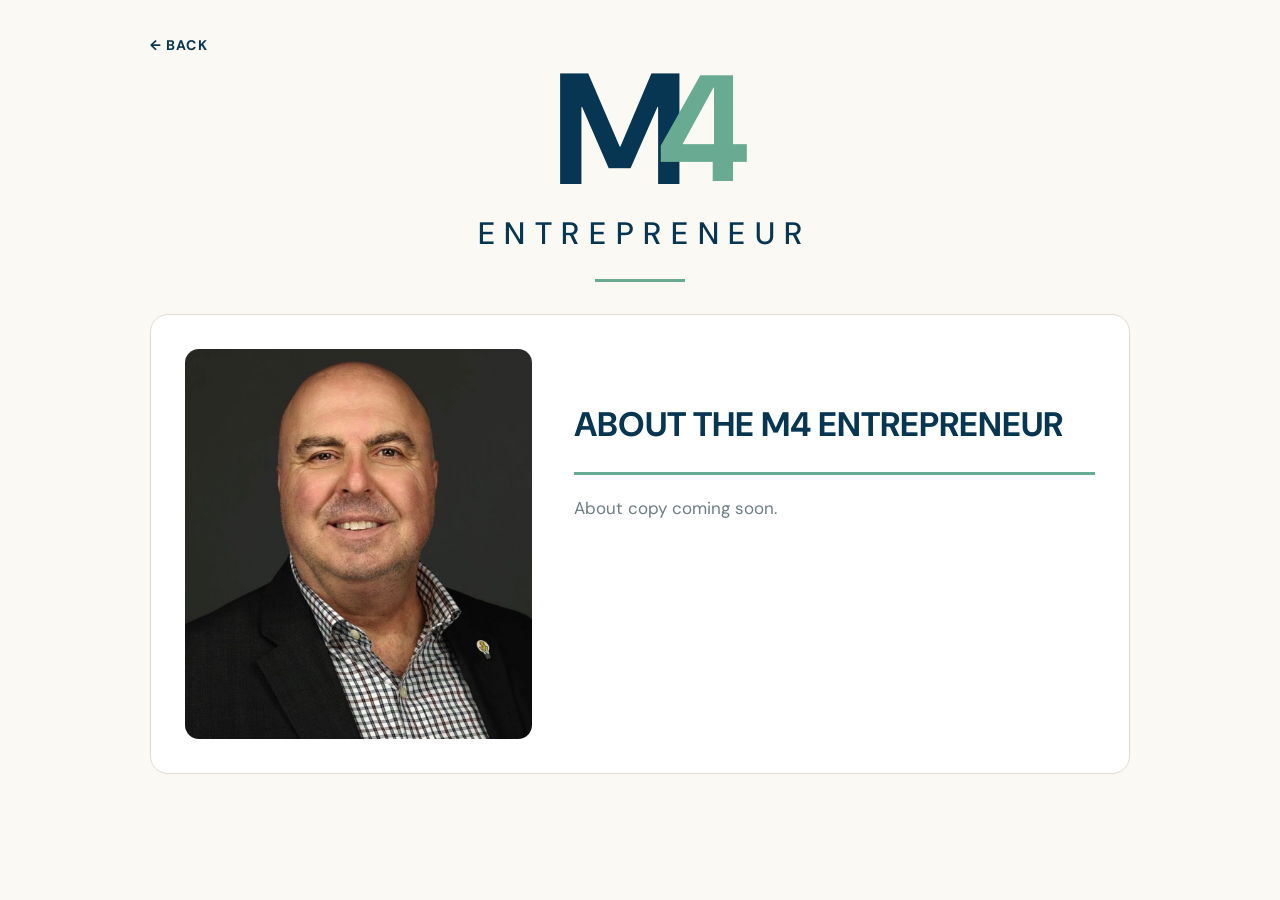
==== about.html @ b58596c8 "Add files via upload" ====
<!doctype html>
<html lang="en">
<head>
  <meta charset="utf-8">
  <meta name="viewport" content="width=device-width, initial-scale=1">
  <title>About | M4 Entrepreneur</title>
  <meta name="description" content="About the M4 Entrepreneur">
  <link rel="preconnect" href="https://fonts.googleapis.com">
  <link rel="preconnect" href="https://fonts.gstatic.com" crossorigin>
  <link href="https://fonts.googleapis.com/css2?family=DM+Sans:wght@500;600;700&display=swap" rel="stylesheet">
  <link rel="stylesheet" href="style.css">
</head>
<body>
<main class="about-page">
  <a class="back-link" href="index.html">← BACK</a>

  <header class="brand about-brand">
    <div class="m4-logo" aria-label="M4">
      <span class="m">M</span><span class="four">4</span>
    </div>
    <div class="wordmark">ENTREPRENEUR</div>
    <div class="rule"></div>
  </header>

  <section class="about-card">
    <div class="photo-frame">
      <img src="about-photo.jpg" alt="M4 Entrepreneur" onerror="this.style.display='none'; this.nextElementSibling.style.display='grid';">
      <div class="photo-placeholder">
        <span>ADD PHOTO</span>
        <small>about-photo.jpg</small>
      </div>
    </div>

    <div class="about-copy">
      <h1>ABOUT THE M4 ENTREPRENEUR</h1>
      <div class="blank-copy">
        <p>About copy coming soon.</p>
      </div>
    </div>
  </section>
</main>
</body>
</html>
---- style.css ----
*{box-sizing:border-box}
:root{
  --ivory:#fbf9f3;
  --navy:#073653;
  --navy2:#084766;
  --blue:#dcecf3;
  --green:#b8d8c8;
  --teal:#08635d;
  --mint:#68aa92;
}
html,body{margin:0;min-height:100%}
body{background:var(--ivory);color:var(--navy);font-family:"DM Sans",Arial,sans-serif}
.page{width:min(920px,calc(100% - 44px));margin:0 auto;padding:42px 0 72px}
.brand{text-align:center;margin:0 0 35px}
.m4-logo{height:145px;display:flex;align-items:center;justify-content:center;font-weight:700;line-height:.8;letter-spacing:-24px}
.m4-logo .m{font-size:158px;color:var(--navy)}
.m4-logo .four{font-size:151px;color:var(--mint);margin-left:-6px}
.wordmark{font-size:31px;font-weight:500;letter-spacing:.31em;padding-left:.31em;margin-top:10px}
.rule{width:90px;height:3px;background:var(--mint);margin:25px auto 0}
.link-stack{display:grid;gap:16px}
.card{
  min-height:146px;
  border-radius:17px;
  display:grid;
  grid-template-columns:120px minmax(0,1fr) 64px;
  align-items:center;
  gap:24px;
  padding:25px 34px;
  text-decoration:none;
  color:var(--navy);
}
a.card{transition:transform .15s ease,box-shadow .15s ease}
a.card:hover{transform:translateY(-2px);box-shadow:0 10px 28px rgba(7,54,83,.10)}
.card-navy{background:linear-gradient(115deg,var(--navy),var(--navy2));color:#fff}
.card-blue{background:var(--blue)}
.card-green{background:var(--green)}
.card-white{background:#fff;border:1px solid #dedbd3}
.card-teal{background:linear-gradient(115deg,#075b56,var(--teal));color:#fff}
.icon{display:grid;place-items:center}
.icon svg{width:67px;height:67px;fill:none;stroke:currentColor;stroke-width:3.2;stroke-linecap:round;stroke-linejoin:round}
.text{display:flex;flex-direction:column;justify-content:center}
.text small{font-size:18px;line-height:1.1;font-weight:700;letter-spacing:.13em;margin-bottom:8px}
.text strong{font-size:30px;line-height:1.12;font-weight:700;letter-spacing:.015em}
.subtitle{font-size:21px;line-height:1.15;font-weight:600;margin-top:5px}
.arrow{width:58px;height:58px;border-radius:50%;display:grid;place-items:center;background:rgba(251,249,243,.97);color:var(--navy);font-size:38px;line-height:1;font-weight:500}

/* About page */
.about-page{width:min(980px,calc(100% - 44px));margin:0 auto;padding:34px 0 70px}
.back-link{display:inline-block;font-size:14px;font-weight:700;letter-spacing:.08em;text-decoration:none;color:var(--navy);margin-bottom:4px}
.about-brand{margin-bottom:32px}
.about-card{background:#fff;border:1px solid #dedbd3;border-radius:18px;padding:34px;display:grid;grid-template-columns:minmax(250px, .8fr) 1.2fr;gap:42px;align-items:center}
.photo-frame{min-height:390px;border-radius:14px;overflow:hidden;background:var(--blue);position:relative}
.photo-frame img{width:100%;height:390px;object-fit:cover;display:block}
.photo-placeholder{position:absolute;inset:0;display:none;place-items:center;align-content:center;gap:5px;text-align:center;color:var(--navy)}
.photo-placeholder span{font-size:22px;font-weight:700;letter-spacing:.08em}
.photo-placeholder small{font-size:14px}
.about-copy h1{margin:0 0 28px;font-size:34px;line-height:1.1}
.blank-copy{min-height:210px;border-top:3px solid var(--mint);padding-top:22px}
.blank-copy p{margin:0;color:#6c7d84;font-size:17px}

@media(max-width:650px){
  .page{width:calc(100% - 24px);padding:28px 0 44px}
  .brand{margin-bottom:26px}
  .m4-logo{height:95px;letter-spacing:-16px}
  .m4-logo .m{font-size:105px}
  .m4-logo .four{font-size:100px;margin-left:-3px}
  .wordmark{font-size:19px;letter-spacing:.27em;padding-left:.27em;margin-top:8px}
  .rule{width:62px;margin-top:17px}
  .link-stack{gap:11px}
  .card{min-height:103px;border-radius:14px;grid-template-columns:58px minmax(0,1fr) 42px;gap:13px;padding:17px 16px}
  .icon svg{width:42px;height:42px;stroke-width:3}
  .text small{font-size:12px;margin-bottom:5px}
  .text strong{font-size:18px}
  .subtitle{font-size:13px;margin-top:3px}
  .arrow{width:39px;height:39px;font-size:27px}

  .about-page{width:calc(100% - 24px);padding:22px 0 44px}
  .about-card{grid-template-columns:1fr;gap:26px;padding:18px}
  .photo-frame{min-height:330px}
  .photo-frame img{height:330px}
  .about-copy h1{font-size:26px;margin-bottom:20px}
  .blank-copy{min-height:160px}
}
@media(max-width:390px){
  .card{grid-template-columns:48px minmax(0,1fr) 36px;padding:15px 12px;gap:10px}
  .icon svg{width:37px;height:37px}
  .text strong{font-size:16px}
  .subtitle{font-size:11.5px}
  .arrow{width:34px;height:34px;font-size:23px}
}
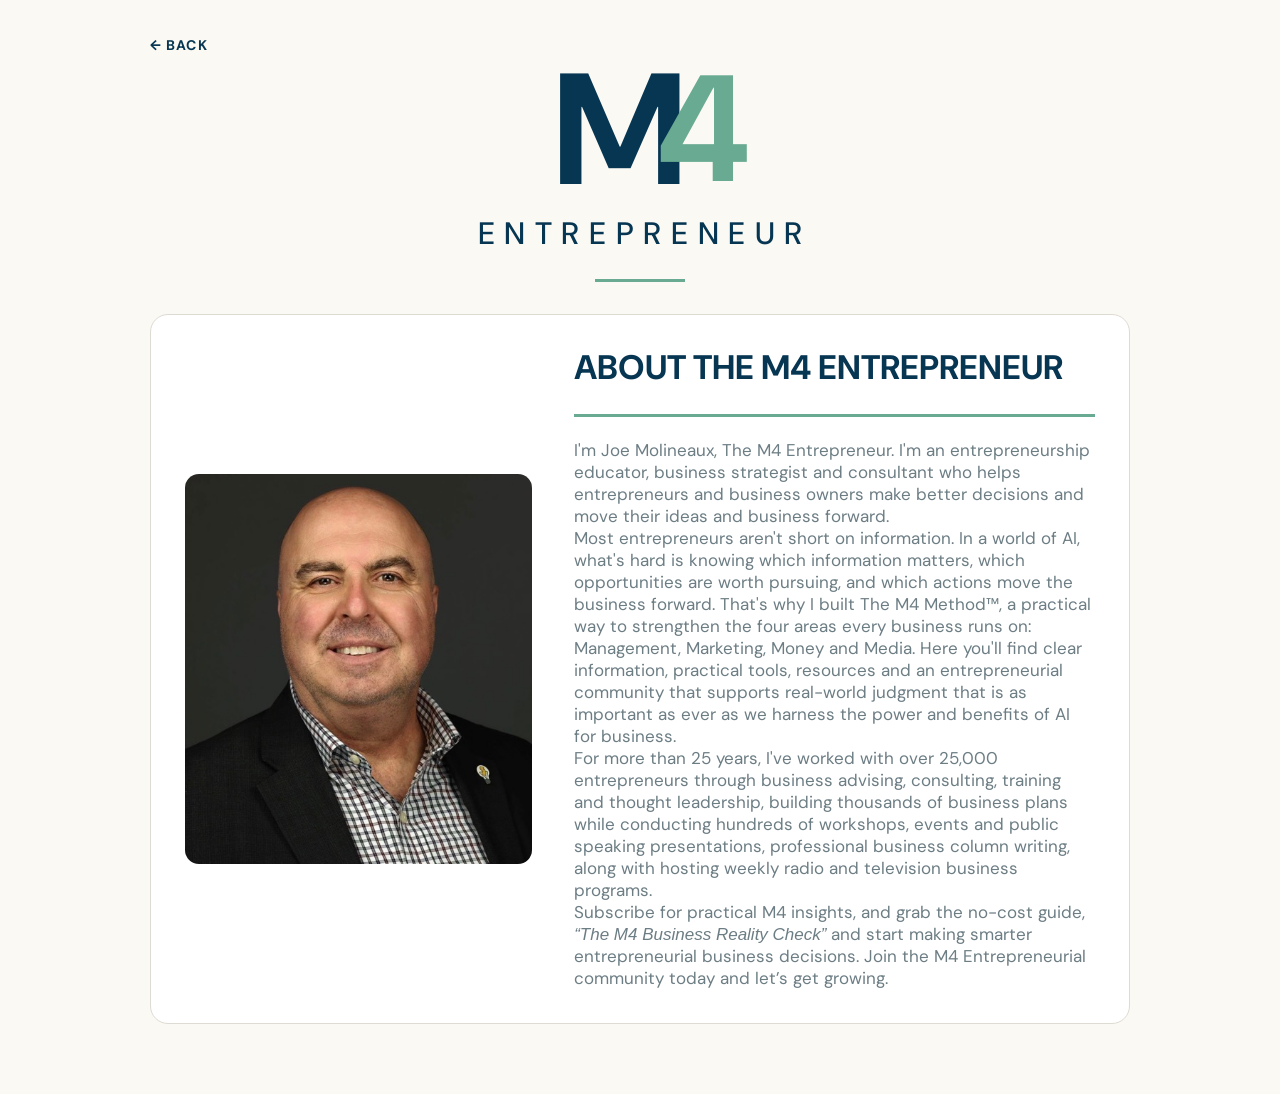
==== commit 2a002133: "Enhance about page with entrepreneur details Updated the about section with detailed information abo" ====
--- a/about.html
+++ b/about.html
@@ -10,8 +10,11 @@
   <link href="https://fonts.googleapis.com/css2?family=DM+Sans:wght@500;600;700&display=swap" rel="stylesheet">
   <link rel="stylesheet" href="style.css">
 </head>
+
 <body>
+
 <main class="about-page">
+
   <a class="back-link" href="index.html">← BACK</a>
 
   <header class="brand about-brand">
@@ -23,8 +26,13 @@
   </header>
 
   <section class="about-card">
+
     <div class="photo-frame">
-      <img src="about-photo.jpg" alt="M4 Entrepreneur" onerror="this.style.display='none'; this.nextElementSibling.style.display='grid';">
+      <img
+        src="about-photo.jpg"
+        alt="M4 Entrepreneur"
+        onerror="this.style.display='none'; this.nextElementSibling.style.display='grid';"
+      >
       <div class="photo-placeholder">
         <span>ADD PHOTO</span>
         <small>about-photo.jpg</small>
@@ -32,12 +40,26 @@
     </div>
 
     <div class="about-copy">
+
       <h1>ABOUT THE M4 ENTREPRENEUR</h1>
+
       <div class="blank-copy">
-        <p>About copy coming soon.</p>
+
+        <p>I'm Joe Molineaux, The M4 Entrepreneur. I'm an entrepreneurship educator, business strategist and consultant who helps entrepreneurs and business owners make better decisions and move their ideas and business forward.</p>
+
+        <p>Most entrepreneurs aren't short on information. In a world of AI, what's hard is knowing which information matters, which opportunities are worth pursuing, and which actions move the business forward. That's why I built The M4 Method™, a practical way to strengthen the four areas every business runs on: Management, Marketing, Money and Media. Here you'll find clear information, practical tools, resources and an entrepreneurial community that supports real-world judgment that is as important as ever as we harness the power and benefits of AI for business.</p>
+
+        <p>For more than 25 years, I've worked with over 25,000 entrepreneurs through business advising, consulting, training and thought leadership, building thousands of business plans while conducting hundreds of workshops, events and public speaking presentations, professional business column writing, along with hosting weekly radio and television business programs.</p>
+
+        <p>Subscribe for practical M4 insights, and grab the no-cost guide, <em>“The M4 Business Reality Check”</em> and start making smarter entrepreneurial business decisions. Join the M4 Entrepreneurial community today and let’s get growing.</p>
+
       </div>
+
     </div>
+
   </section>
+
 </main>
+
 </body>
-</html>+</html>
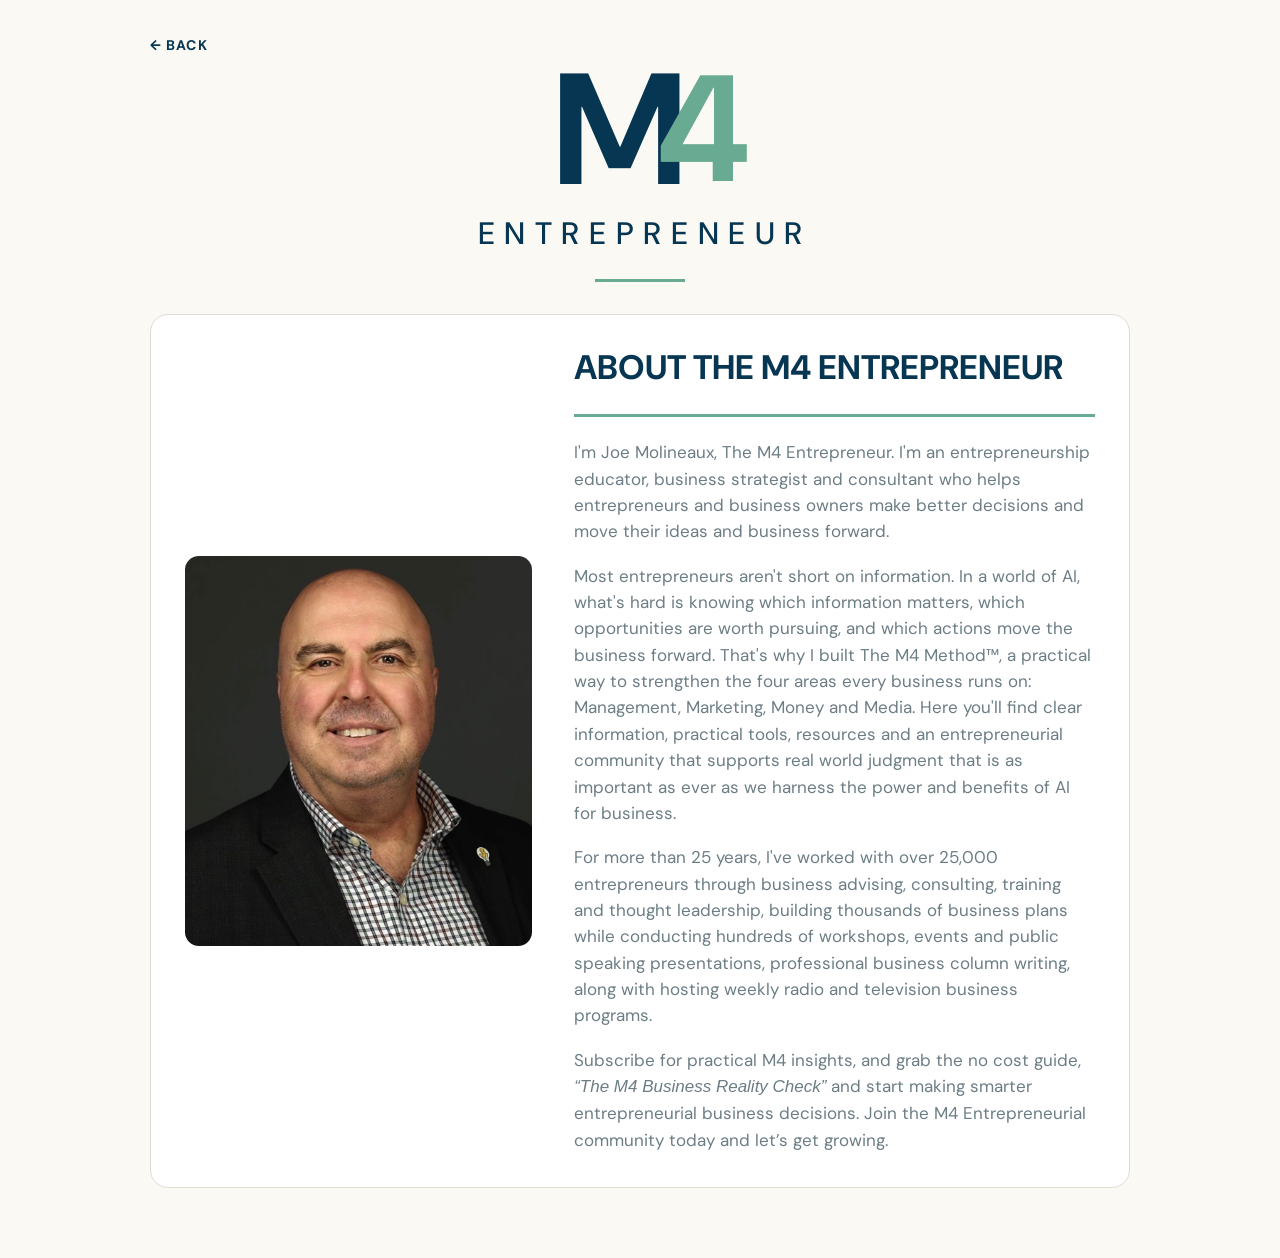
==== commit 7a33b702: "Fix HTML content and improve readability" ====
--- a/about.html
+++ b/about.html
@@ -47,11 +47,11 @@
 
         <p>I'm Joe Molineaux, The M4 Entrepreneur. I'm an entrepreneurship educator, business strategist and consultant who helps entrepreneurs and business owners make better decisions and move their ideas and business forward.</p>
 
-        <p>Most entrepreneurs aren't short on information. In a world of AI, what's hard is knowing which information matters, which opportunities are worth pursuing, and which actions move the business forward. That's why I built The M4 Method™, a practical way to strengthen the four areas every business runs on: Management, Marketing, Money and Media. Here you'll find clear information, practical tools, resources and an entrepreneurial community that supports real-world judgment that is as important as ever as we harness the power and benefits of AI for business.</p>
+        <p>Most entrepreneurs aren't short on information. In a world of AI, what's hard is knowing which information matters, which opportunities are worth pursuing, and which actions move the business forward. That's why I built The M4 Method™, a practical way to strengthen the four areas every business runs on: Management, Marketing, Money and Media. Here you'll find clear information, practical tools, resources and an entrepreneurial community that supports real world judgment that is as important as ever as we harness the power and benefits of AI for business.</p>
 
         <p>For more than 25 years, I've worked with over 25,000 entrepreneurs through business advising, consulting, training and thought leadership, building thousands of business plans while conducting hundreds of workshops, events and public speaking presentations, professional business column writing, along with hosting weekly radio and television business programs.</p>
 
-        <p>Subscribe for practical M4 insights, and grab the no-cost guide, <em>“The M4 Business Reality Check”</em> and start making smarter entrepreneurial business decisions. Join the M4 Entrepreneurial community today and let’s get growing.</p>
+        <p>Subscribe for practical M4 insights, and grab the no cost guide, <em>“The M4 Business Reality Check”</em> and start making smarter entrepreneurial business decisions. Join the M4 Entrepreneurial community today and let’s get growing.</p>
 
       </div>
 
--- a/style.css
+++ b/style.css
@@ -87,4 +87,14 @@
   .text strong{font-size:16px}
   .subtitle{font-size:11.5px}
   .arrow{width:34px;height:34px;font-size:23px}
-}+}
+
+.about-copy p {
+  font-size: 17px;
+  margin: 0 0 18px 0;
+  line-height: 1.55;
+}
+
+.about-copy p:last-child {
+  margin-bottom: 0;
+}
